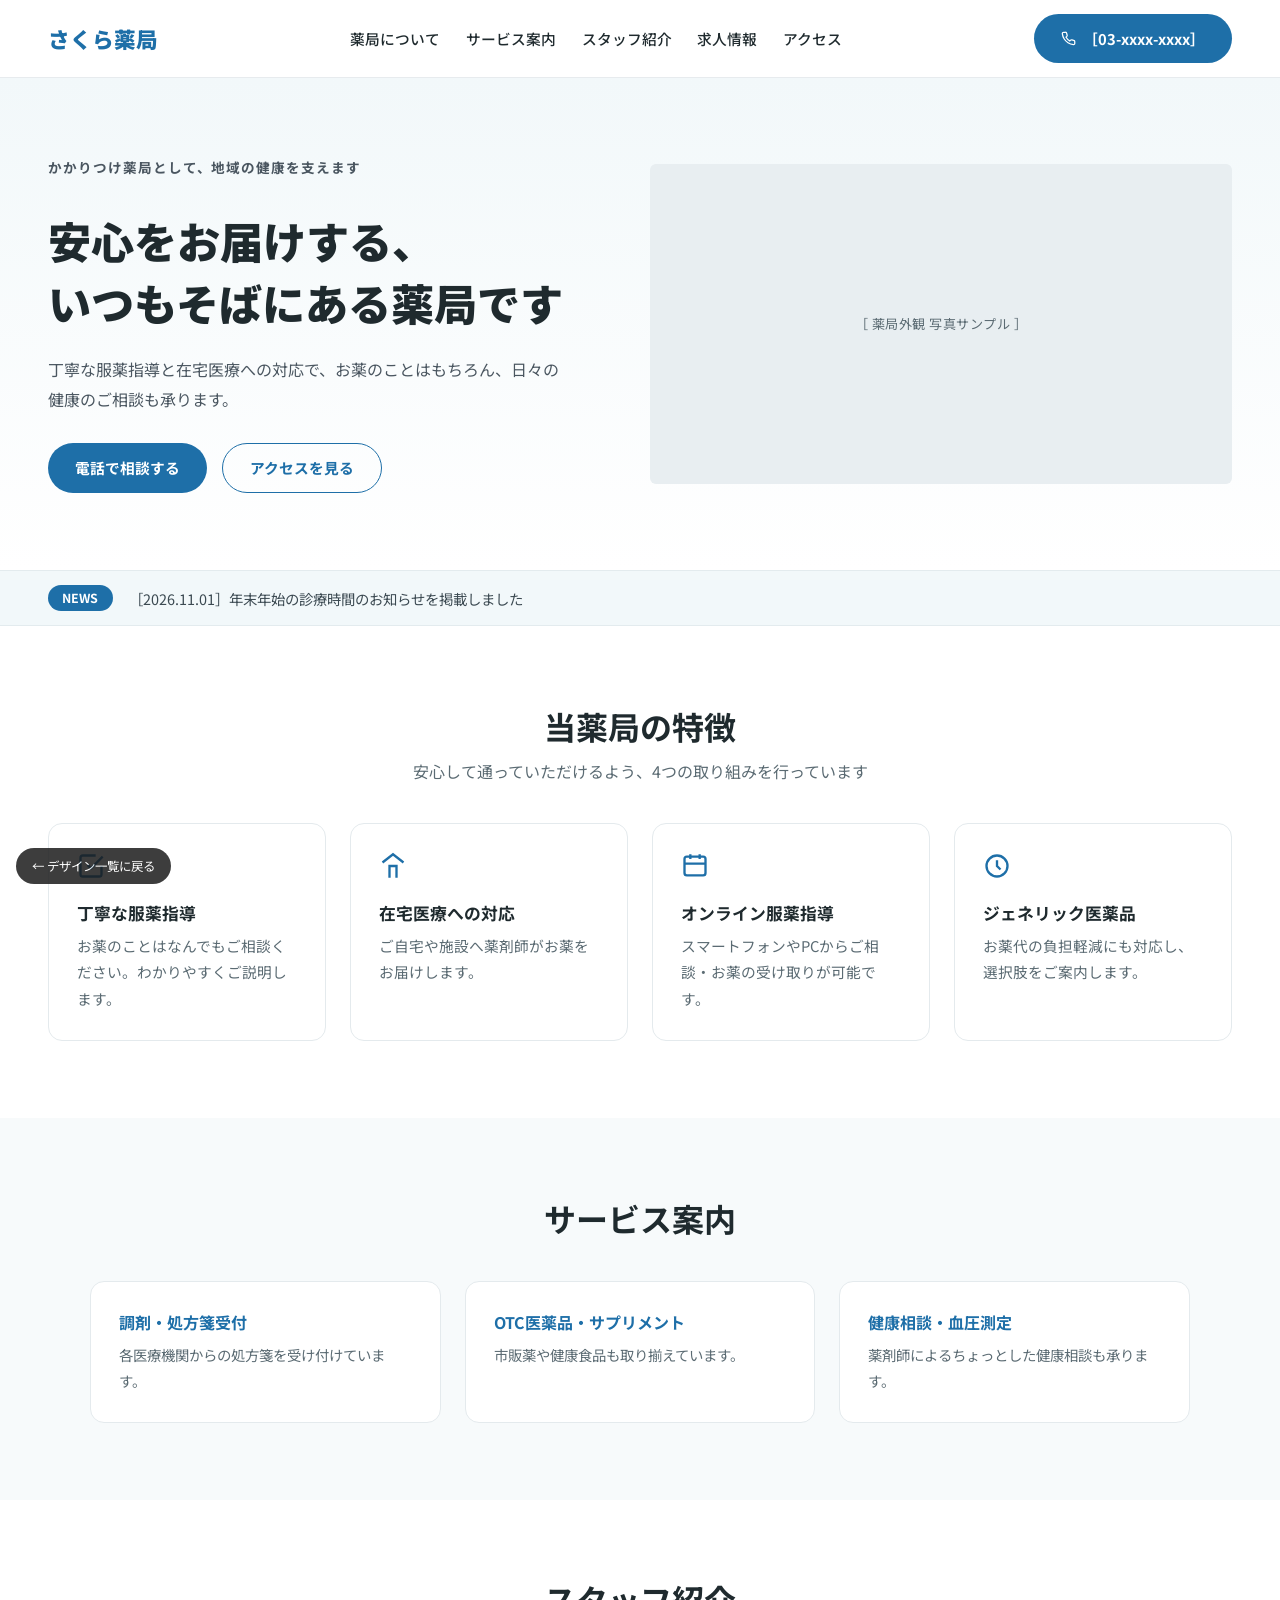
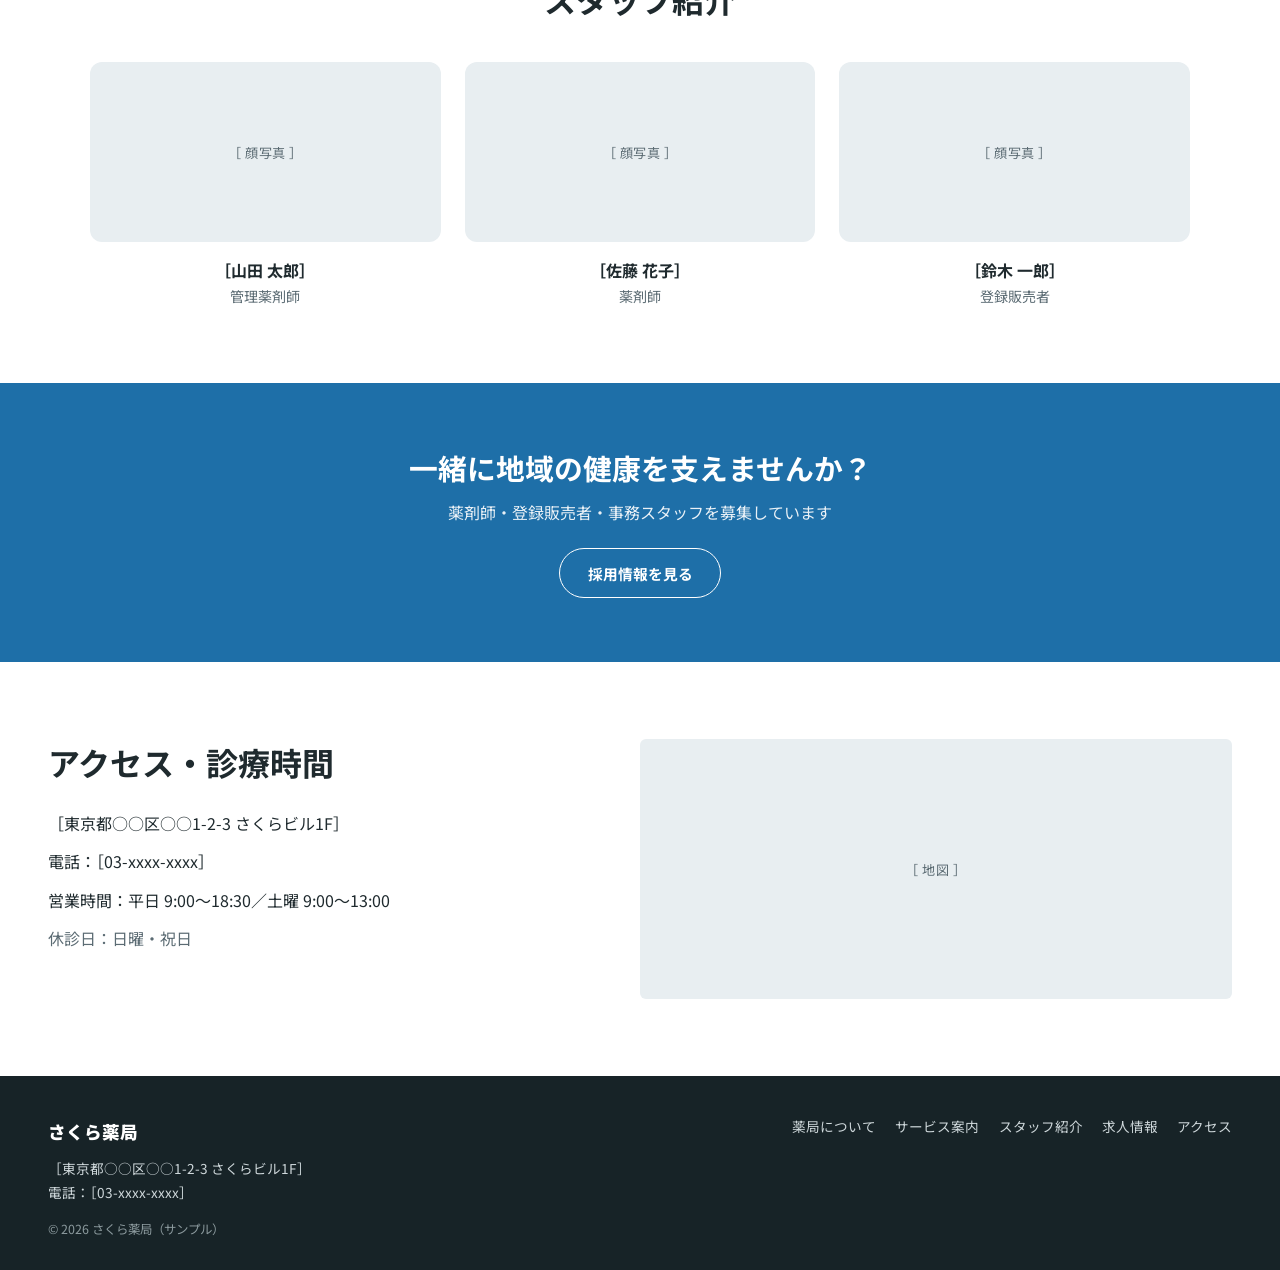
==== clean.html @ c6d8c606 "Add pharmacy homepage design samples (clean / warm / modern) Static HTML/CSS mockups with placeholde" ====
<!doctype html>
<html lang="ja">
<head>
<meta charset="utf-8">
<meta name="viewport" content="width=device-width, initial-scale=1">
<title>さくら薬局｜清潔感・信頼タイプ（デザイン案）</title>
<link rel="stylesheet" href="css/common.css">
<link rel="stylesheet" href="css/clean.css">
<link rel="preconnect" href="https://fonts.googleapis.com">
<link rel="preconnect" href="https://fonts.gstatic.com" crossorigin>
<link rel="stylesheet" href="https://fonts.googleapis.com/css2?family=Noto+Sans+JP:wght@400;500;700;900&display=swap">
</head>
<body>
<div class="page">

<header class="site-header">
<a href="#top" class="logo">さくら薬局</a>
<nav class="main-nav" aria-label="メインナビゲーション">
<a href="#about">薬局について</a>
<a href="#service">サービス案内</a>
<a href="#staff">スタッフ紹介</a>
<a href="#recruit">求人情報</a>
<a href="#access">アクセス</a>
</nav>
<a href="tel:0300000000" class="btn-fill tel-btn">
<svg aria-hidden="true" width="15" height="15" viewBox="0 0 24 24" fill="none" stroke="currentColor" stroke-width="2"><path d="M22 16.92v3a2 2 0 0 1-2.18 2 19.79 19.79 0 0 1-8.63-3.07 19.5 19.5 0 0 1-6-6 19.79 19.79 0 0 1-3.07-8.67A2 2 0 0 1 4.11 2h3a2 2 0 0 1 2 1.72c.127.96.361 1.903.7 2.81a2 2 0 0 1-.45 2.11L8.09 9.91a16 16 0 0 0 6 6l1.27-1.27a2 2 0 0 1 2.11-.45c.907.339 1.85.573 2.81.7A2 2 0 0 1 22 16.92z"/></svg>
［03-xxxx-xxxx］
</a>
</header>

<section id="top" class="hero">
<div class="hero-copy">
<p class="hero-eyebrow">かかりつけ薬局として、地域の健康を支えます</p>
<h1>安心をお届けする、<br>いつもそばにある薬局です</h1>
<p>丁寧な服薬指導と在宅医療への対応で、お薬のことはもちろん、日々の健康のご相談も承ります。</p>
<div class="cta-row">
<a href="tel:0300000000" class="btn-fill">電話で相談する</a>
<a href="#access" class="btn-line">アクセスを見る</a>
</div>
</div>
<div class="ph-img hero-img" role="img" aria-label="薬局外観の写真（サンプル画像）">［ 薬局外観 写真サンプル ］</div>
</section>

<section class="news" aria-label="お知らせ">
<span class="news-tag">NEWS</span>
<span>［2026.11.01］年末年始の診療時間のお知らせを掲載しました</span>
</section>

<section id="about" class="features">
<h2>当薬局の特徴</h2>
<p>安心して通っていただけるよう、4つの取り組みを行っています</p>
<div class="feature-grid">
<div class="card">
<svg aria-hidden="true" width="28" height="28" viewBox="0 0 24 24" fill="none" stroke-width="2"><path d="M9 11l3 3L22 4"/><path d="M21 12v7a2 2 0 0 1-2 2H5a2 2 0 0 1-2-2V5a2 2 0 0 1 2-2h11"/></svg>
<h3>丁寧な服薬指導</h3>
<p>お薬のことはなんでもご相談ください。わかりやすくご説明します。</p>
</div>
<div class="card">
<svg aria-hidden="true" width="28" height="28" viewBox="0 0 24 24" fill="none" stroke-width="2"><path d="M3 9l9-7 9 7"/><path d="M9 22V12h6v10"/></svg>
<h3>在宅医療への対応</h3>
<p>ご自宅や施設へ薬剤師がお薬をお届けします。</p>
</div>
<div class="card">
<svg aria-hidden="true" width="28" height="28" viewBox="0 0 24 24" fill="none" stroke-width="2"><rect x="3" y="4" width="18" height="16" rx="2"/><path d="M8 2v4M16 2v4M3 10h18"/></svg>
<h3>オンライン服薬指導</h3>
<p>スマートフォンやPCからご相談・お薬の受け取りが可能です。</p>
</div>
<div class="card">
<svg aria-hidden="true" width="28" height="28" viewBox="0 0 24 24" fill="none" stroke-width="2"><circle cx="12" cy="12" r="9"/><path d="M12 7v5l3 3"/></svg>
<h3>ジェネリック医薬品</h3>
<p>お薬代の負担軽減にも対応し、選択肢をご案内します。</p>
</div>
</div>
</section>

<section id="service" class="services">
<h2>サービス案内</h2>
<div class="service-grid">
<div class="card" style="background:#fff">
<h3>調剤・処方箋受付</h3>
<p>各医療機関からの処方箋を受け付けています。</p>
</div>
<div class="card" style="background:#fff">
<h3>OTC医薬品・サプリメント</h3>
<p>市販薬や健康食品も取り揃えています。</p>
</div>
<div class="card" style="background:#fff">
<h3>健康相談・血圧測定</h3>
<p>薬剤師によるちょっとした健康相談も承ります。</p>
</div>
</div>
</section>

<section id="staff" class="staff">
<h2>スタッフ紹介</h2>
<div class="staff-grid">
<div>
<div class="ph-img staff-photo" role="img" aria-label="スタッフ写真サンプル">［ 顔写真 ］</div>
<p class="name">［山田 太郎］</p>
<p class="role">管理薬剤師</p>
</div>
<div>
<div class="ph-img staff-photo" role="img" aria-label="スタッフ写真サンプル">［ 顔写真 ］</div>
<p class="name">［佐藤 花子］</p>
<p class="role">薬剤師</p>
</div>
<div>
<div class="ph-img staff-photo" role="img" aria-label="スタッフ写真サンプル">［ 顔写真 ］</div>
<p class="name">［鈴木 一郎］</p>
<p class="role">登録販売者</p>
</div>
</div>
</section>

<section id="recruit" class="recruit">
<h2>一緒に地域の健康を支えませんか？</h2>
<p>薬剤師・登録販売者・事務スタッフを募集しています</p>
<a href="#" class="btn-line">採用情報を見る</a>
</section>

<section id="access" class="access">
<div class="access-info">
<h2>アクセス・診療時間</h2>
<p>［東京都○○区○○1-2-3 さくらビル1F］</p>
<p>電話：［03-xxxx-xxxx］</p>
<p>営業時間：平日 9:00～18:30／土曜 9:00～13:00</p>
<p style="color:#5b6b73">休診日：日曜・祝日</p>
</div>
<div class="ph-img access-map" role="img" aria-label="地図サンプル画像">［ 地図 ］</div>
</section>

<footer class="site-footer">
<div class="footer-top">
<div>
<p class="brand">さくら薬局</p>
<p>［東京都○○区○○1-2-3 さくらビル1F］<br>電話：［03-xxxx-xxxx］</p>
</div>
<nav class="footer-nav" aria-label="フッターナビゲーション">
<a href="#about">薬局について</a>
<a href="#service">サービス案内</a>
<a href="#staff">スタッフ紹介</a>
<a href="#recruit">求人情報</a>
<a href="#access">アクセス</a>
</nav>
</div>
<p class="copyright">© 2026 さくら薬局（サンプル）</p>
</footer>

</div>
<a href="index.html" class="back-link">← デザイン一覧に戻る</a>
</body>
</html>
---- css/common.css ----
*{box-sizing:border-box}
html{-webkit-text-size-adjust:100%}
body{margin:0}
img{max-width:100%}
.visually-hidden{position:absolute;width:1px;height:1px;overflow:hidden;clip:rect(0 0 0 0);white-space:nowrap}
---- css/clean.css ----
:root{
  --primary:#1E6FA8;
  --accent:#3FA796;
}
body{
  font-family:'Noto Sans JP',sans-serif;
  color:#1f2a2e;
  background:#ffffff;
}
a{color:inherit;text-decoration:none}
a:hover{opacity:.78}
.ph-img{
  display:flex;align-items:center;justify-content:center;
  background:#e8eef1;color:#5b6b73;font-size:.82rem;letter-spacing:.04em;
  text-align:center;border-radius:6px;padding:1rem;
}
.card{border:1px solid #e4eaed;border-radius:14px;padding:1.75rem;background:#fff}
.btn-fill{display:inline-flex;align-items:center;gap:.4rem;padding:.85rem 1.7rem;border-radius:999px;font-weight:700;font-size:.92rem;background:var(--primary);color:#fff}
.btn-line{display:inline-flex;align-items:center;gap:.4rem;padding:.85rem 1.7rem;border-radius:999px;font-weight:700;font-size:.92rem;border:1.5px solid currentColor;color:var(--primary)}

.page{width:100%;max-width:100%;overflow-x:hidden;display:flex;flex-direction:column}

.site-header{
  position:sticky;top:0;z-index:10;background:#ffffffee;backdrop-filter:blur(6px);
  border-bottom:1px solid #e7ebee;display:flex;align-items:center;justify-content:space-between;
  padding:.9rem clamp(1rem,4vw,3rem);flex-wrap:wrap;gap:.75rem;
}
.logo{font-size:1.35rem;font-weight:900;color:var(--primary)}
.main-nav{display:flex;gap:clamp(.8rem,2vw,1.8rem);flex-wrap:wrap;font-size:.92rem;font-weight:500}
.tel-btn{background:var(--primary);color:#fff}

.hero{
  padding:clamp(2.5rem,6vw,5rem) clamp(1rem,4vw,3rem);display:flex;gap:2.5rem;align-items:center;flex-wrap:wrap;
  background:linear-gradient(180deg,#f2f8fa,#ffffff);
}
.hero-copy{flex:1 1 360px;min-width:280px}
.hero-eyebrow{color:var(--accent);font-weight:700;letter-spacing:.07em;font-size:.85rem;margin:0 0 .75rem}
.hero h1{font-size:clamp(1.8rem,4vw,2.7rem);line-height:1.45;margin:0 0 1.25rem;font-weight:900}
.hero-copy > p{color:#4a5660;line-height:1.9;margin:0 0 1.75rem;max-width:32rem}
.cta-row{display:flex;gap:.9rem;flex-wrap:wrap}
.hero-img{flex:1 1 380px;min-width:280px;height:320px}

.news{
  background:#f2f8fa;border-top:1px solid #e3ebee;border-bottom:1px solid #e3ebee;
  padding:.9rem clamp(1rem,4vw,3rem);display:flex;gap:1rem;align-items:center;flex-wrap:wrap;font-size:.9rem;
}
.news-tag{background:var(--primary);color:#fff;border-radius:999px;padding:.25rem .9rem;font-weight:700;font-size:.78rem}
.news > span:last-child{color:#3c4a52}

.features{padding:clamp(3rem,6vw,5rem) clamp(1rem,4vw,3rem)}
.features h2{text-align:center;font-size:clamp(1.4rem,3vw,2rem);margin:0 0 .6rem}
.features > p{text-align:center;color:#5b6b73;margin:0 0 2.5rem}
.feature-grid{display:grid;grid-template-columns:repeat(auto-fit,minmax(220px,1fr));gap:1.5rem}
.feature-grid svg{stroke:var(--primary)}
.feature-grid h3{font-size:1.05rem;margin:1rem 0 .5rem}
.feature-grid p{color:#5b6b73;font-size:.92rem;line-height:1.8;margin:0}

.services{padding:clamp(3rem,6vw,5rem) clamp(1rem,4vw,3rem);background:#f7fafb}
.services h2{text-align:center;font-size:clamp(1.4rem,3vw,2rem);margin:0 0 2.5rem}
.service-grid{display:grid;grid-template-columns:repeat(auto-fit,minmax(260px,1fr));gap:1.5rem;max-width:1100px;margin:0 auto}
.service-grid h3{font-size:1rem;margin:0 0 .5rem;color:var(--primary)}
.service-grid p{color:#5b6b73;font-size:.9rem;line-height:1.8;margin:0}

.staff{padding:clamp(3rem,6vw,5rem) clamp(1rem,4vw,3rem)}
.staff h2{text-align:center;font-size:clamp(1.4rem,3vw,2rem);margin:0 0 2.5rem}
.staff-grid{display:grid;grid-template-columns:repeat(auto-fit,minmax(220px,1fr));gap:1.5rem;max-width:1100px;margin:0 auto}
.staff-grid > div{text-align:center}
.staff-photo{height:180px;border-radius:12px;margin:0 0 1rem}
.staff-grid .name{font-weight:700;margin:0 0 .25rem}
.staff-grid .role{color:#5b6b73;font-size:.88rem;margin:0}

.recruit{padding:clamp(2.5rem,5vw,4rem) clamp(1rem,4vw,3rem);background:var(--primary);color:#fff;text-align:center}
.recruit h2{font-size:clamp(1.3rem,2.8vw,1.8rem);margin:0 0 .75rem}
.recruit p{margin:0 0 1.5rem;opacity:.9}
.recruit .btn-line{color:#fff}

.access{padding:clamp(3rem,6vw,5rem) clamp(1rem,4vw,3rem);display:flex;gap:2.5rem;flex-wrap:wrap}
.access-info{flex:1 1 320px;min-width:260px}
.access-info h2{font-size:clamp(1.4rem,3vw,2rem);margin:0 0 1.5rem}
.access-info p{margin:0 0 .6rem;line-height:1.8}
.access-map{flex:1 1 360px;min-width:260px;height:260px}

.site-footer{padding:2.5rem clamp(1rem,4vw,3rem) 2rem;background:#172327;color:#cfd8db;display:flex;flex-direction:column;gap:1rem}
.footer-top{display:flex;justify-content:space-between;flex-wrap:wrap;gap:1.5rem}
.footer-top .brand{color:#fff;font-weight:900;font-size:1.1rem;margin:0 0 .5rem}
.footer-top p{margin:0;font-size:.85rem;line-height:1.8}
.footer-nav{display:flex;gap:1.2rem;flex-wrap:wrap;font-size:.85rem}
.footer-nav a{color:#cfd8db}
.copyright{margin:0;font-size:.78rem;color:#8c9a9e}

.back-link{position:fixed;left:1rem;bottom:1rem;background:#1c1c1c;color:#fff;font-size:.78rem;padding:.55rem 1rem;border-radius:999px;z-index:20;opacity:.85}
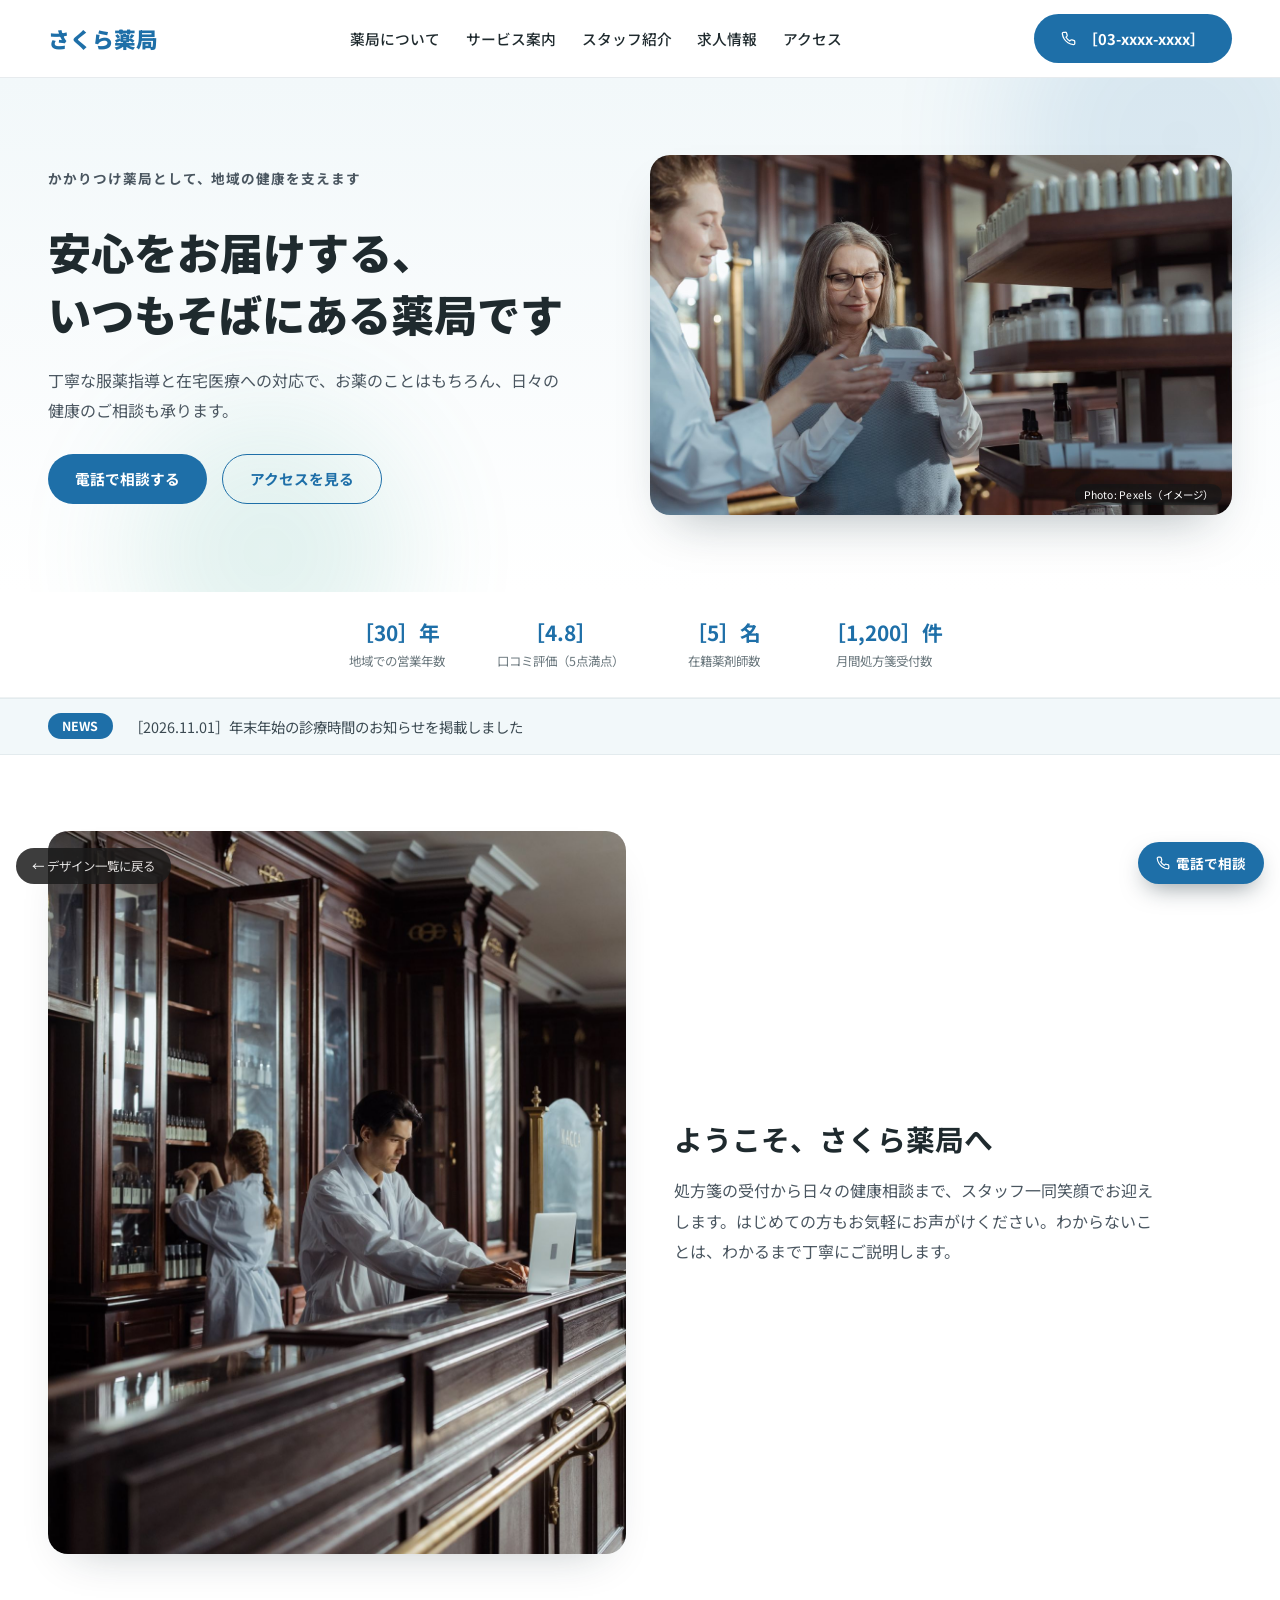
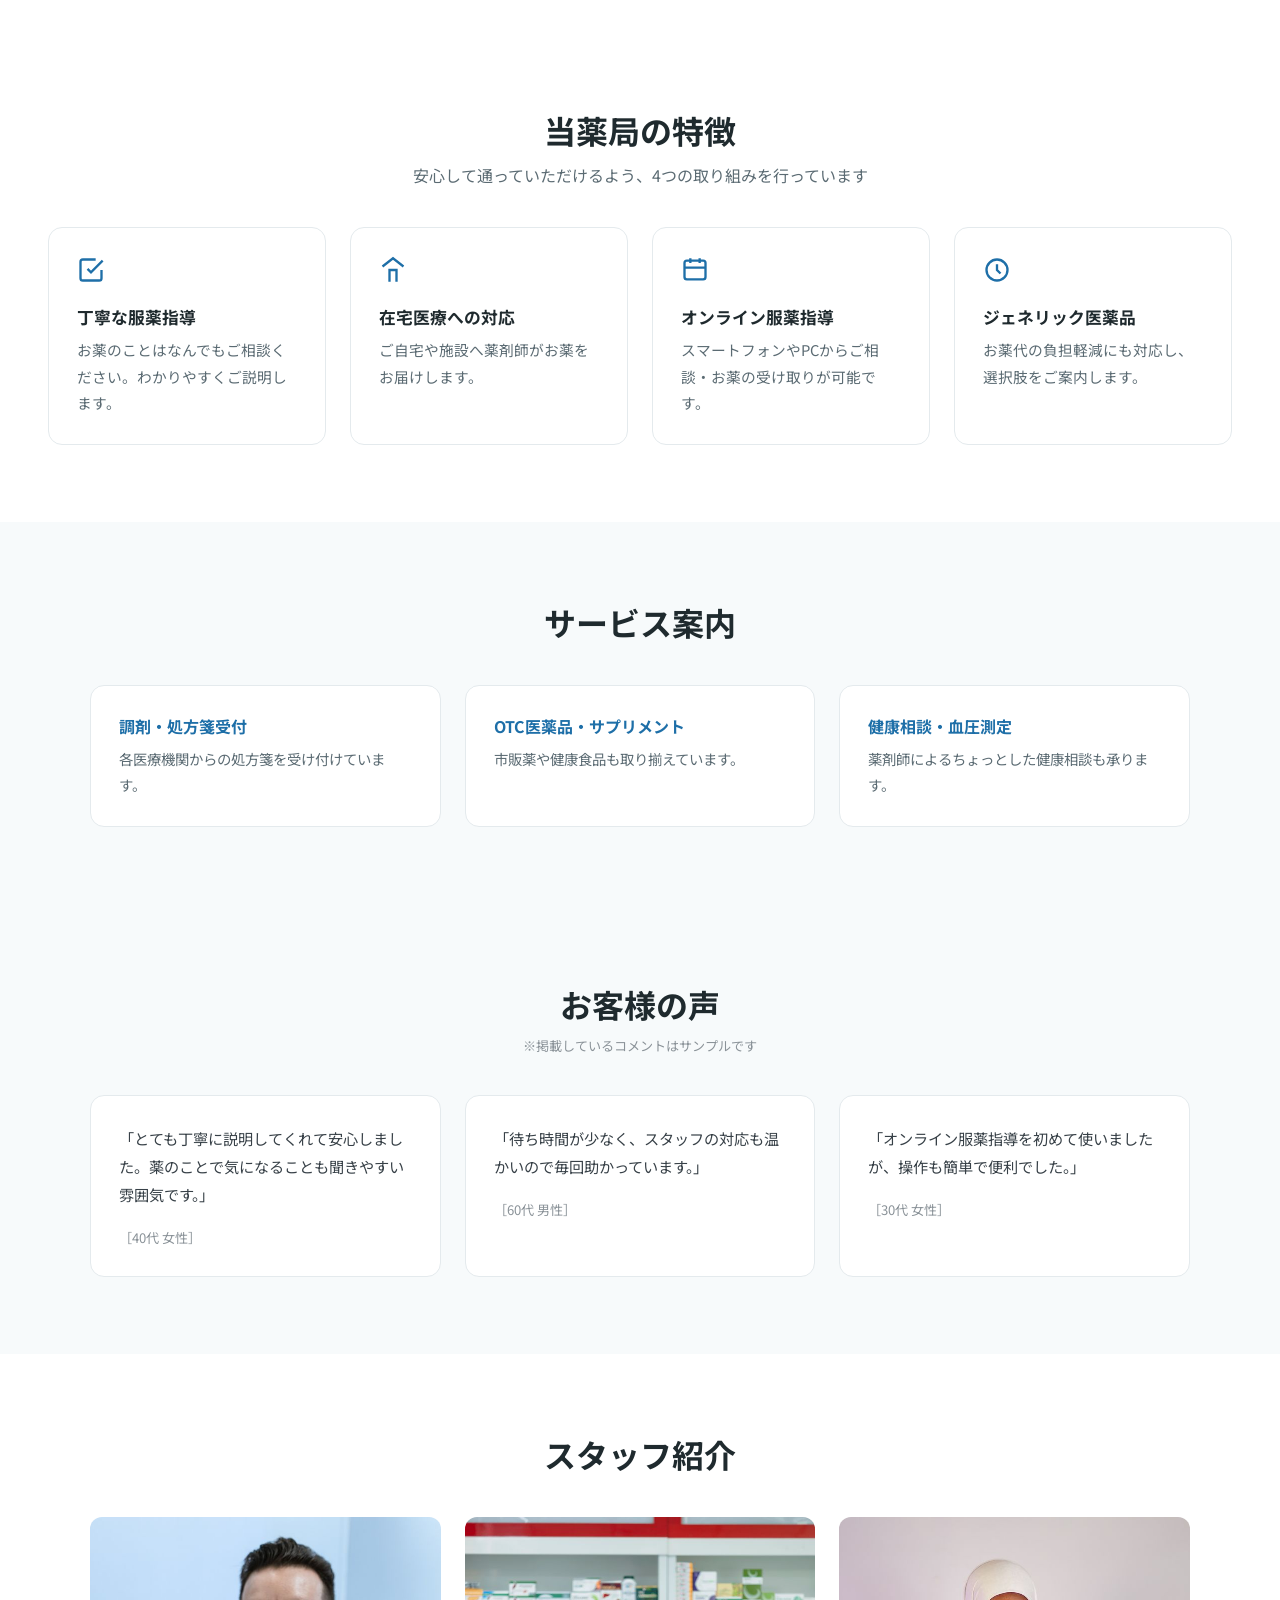
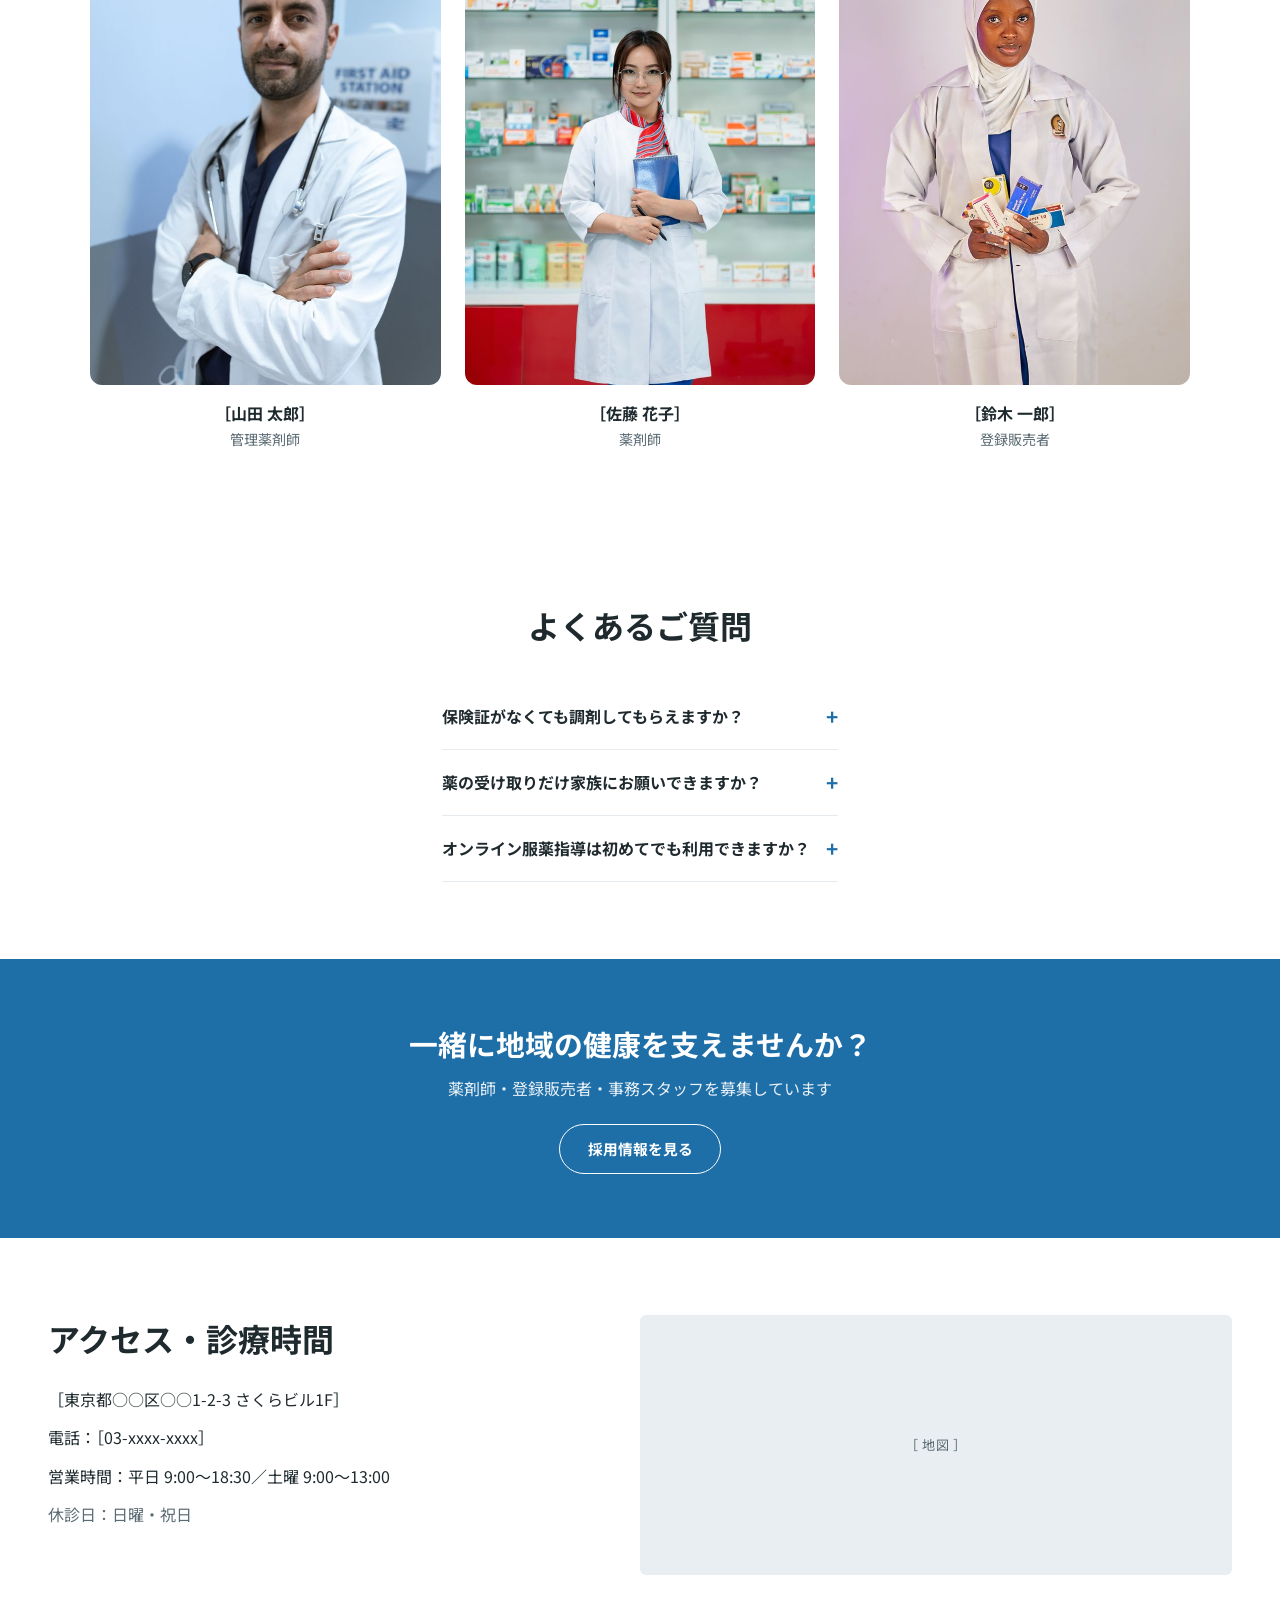
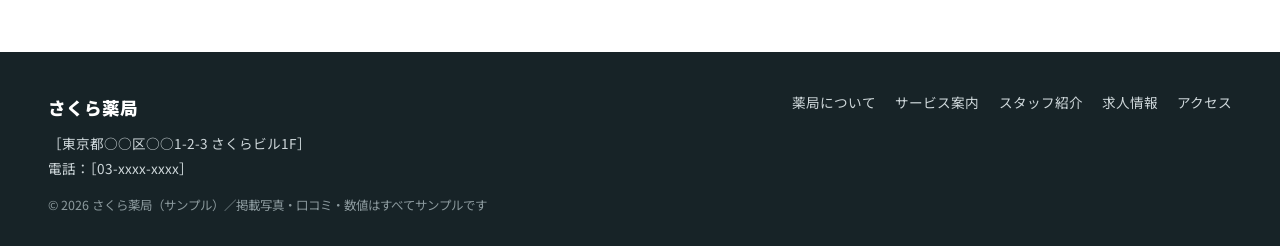
==== commit 5d65cb6d: "Add real stock photos and LP-style sections to clean/warm designs Replace gray placeholder boxes wit" ====
--- a/clean.html
+++ b/clean.html
@@ -38,12 +38,32 @@
 <a href="#access" class="btn-line">アクセスを見る</a>
 </div>
 </div>
-<div class="ph-img hero-img" role="img" aria-label="薬局外観の写真（サンプル画像）">［ 薬局外観 写真サンプル ］</div>
+<div class="hero-img">
+<img src="images/hero-clean.jpg" alt="薬局カウンターでスタッフが接客している様子（イメージ写真）" width="1600" height="1067">
+<span class="photo-credit">Photo: Pexels（イメージ）</span>
+</div>
+</section>
+
+<section class="trust-strip" aria-label="当薬局の実績（サンプル）">
+<div><strong>［30］年</strong><span>地域での営業年数</span></div>
+<div><strong>［4.8］</strong><span>口コミ評価（5点満点）</span></div>
+<div><strong>［5］名</strong><span>在籍薬剤師数</span></div>
+<div><strong>［1,200］件</strong><span>月間処方箋受付数</span></div>
 </section>
 
 <section class="news" aria-label="お知らせ">
 <span class="news-tag">NEWS</span>
 <span>［2026.11.01］年末年始の診療時間のお知らせを掲載しました</span>
+</section>
+
+<section class="intro">
+<div class="intro-photo">
+<img src="images/feature-clean.jpg" alt="カウンターで業務にあたるスタッフの様子（イメージ写真）" width="1200" height="1800" loading="lazy">
+</div>
+<div class="intro-copy">
+<h2>ようこそ、さくら薬局へ</h2>
+<p>処方箋の受付から日々の健康相談まで、スタッフ一同笑顔でお迎えします。はじめての方もお気軽にお声がけください。わからないことは、わかるまで丁寧にご説明します。</p>
+</div>
 </section>
 
 <section id="about" class="features">
@@ -91,25 +111,60 @@
 </div>
 </section>
 
+<section class="voice" aria-labelledby="voice-heading">
+<h2 id="voice-heading">お客様の声</h2>
+<p>※掲載しているコメントはサンプルです</p>
+<div class="voice-grid">
+<blockquote>
+<p>「とても丁寧に説明してくれて安心しました。薬のことで気になることも聞きやすい雰囲気です。」</p>
+<cite>［40代 女性］</cite>
+</blockquote>
+<blockquote>
+<p>「待ち時間が少なく、スタッフの対応も温かいので毎回助かっています。」</p>
+<cite>［60代 男性］</cite>
+</blockquote>
+<blockquote>
+<p>「オンライン服薬指導を初めて使いましたが、操作も簡単で便利でした。」</p>
+<cite>［30代 女性］</cite>
+</blockquote>
+</div>
+</section>
+
 <section id="staff" class="staff">
 <h2>スタッフ紹介</h2>
 <div class="staff-grid">
 <div>
-<div class="ph-img staff-photo" role="img" aria-label="スタッフ写真サンプル">［ 顔写真 ］</div>
+<div class="staff-photo"><img src="images/staff-1.jpg" alt="［山田 太郎］のイメージ写真" width="700" height="1050" loading="lazy"></div>
 <p class="name">［山田 太郎］</p>
 <p class="role">管理薬剤師</p>
 </div>
 <div>
-<div class="ph-img staff-photo" role="img" aria-label="スタッフ写真サンプル">［ 顔写真 ］</div>
+<div class="staff-photo"><img src="images/staff-2.jpg" alt="［佐藤 花子］のイメージ写真" width="700" height="1050" loading="lazy"></div>
 <p class="name">［佐藤 花子］</p>
 <p class="role">薬剤師</p>
 </div>
 <div>
-<div class="ph-img staff-photo" role="img" aria-label="スタッフ写真サンプル">［ 顔写真 ］</div>
+<div class="staff-photo"><img src="images/staff-3.jpg" alt="［鈴木 一郎］のイメージ写真" width="700" height="980" loading="lazy"></div>
 <p class="name">［鈴木 一郎］</p>
 <p class="role">登録販売者</p>
 </div>
 </div>
+</section>
+
+<section class="faq" aria-labelledby="faq-heading">
+<h2 id="faq-heading">よくあるご質問</h2>
+<details>
+<summary>保険証がなくても調剤してもらえますか？</summary>
+<p>医療機関で発行された処方箋があれば対応可能です。詳しくはお電話にてご相談ください。</p>
+</details>
+<details>
+<summary>薬の受け取りだけ家族にお願いできますか？</summary>
+<p>可能です。お薬手帳をお持ちいただくとスムーズにお渡しできます。</p>
+</details>
+<details>
+<summary>オンライン服薬指導は初めてでも利用できますか？</summary>
+<p>もちろんです。操作方法もスタッフが丁寧にご案内しますので、お気軽にお申し付けください。</p>
+</details>
 </section>
 
 <section id="recruit" class="recruit">
@@ -143,10 +198,14 @@
 <a href="#access">アクセス</a>
 </nav>
 </div>
-<p class="copyright">© 2026 さくら薬局（サンプル）</p>
+<p class="copyright">© 2026 さくら薬局（サンプル）／掲載写真・口コミ・数値はすべてサンプルです</p>
 </footer>
 
 </div>
+<a href="tel:0300000000" class="floating-cta">
+<svg aria-hidden="true" width="14" height="14" viewBox="0 0 24 24" fill="none" stroke="currentColor" stroke-width="2"><path d="M22 16.92v3a2 2 0 0 1-2.18 2 19.79 19.79 0 0 1-8.63-3.07 19.5 19.5 0 0 1-6-6 19.79 19.79 0 0 1-3.07-8.67A2 2 0 0 1 4.11 2h3a2 2 0 0 1 2 1.72c.127.96.361 1.903.7 2.81a2 2 0 0 1-.45 2.11L8.09 9.91a16 16 0 0 0 6 6l1.27-1.27a2 2 0 0 1 2.11-.45c.907.339 1.85.573 2.81.7A2 2 0 0 1 22 16.92z"/></svg>
+電話で相談
+</a>
 <a href="index.html" class="back-link">← デザイン一覧に戻る</a>
 </body>
 </html>
--- a/css/clean.css
+++ b/css/clean.css
@@ -30,15 +30,54 @@
 .tel-btn{background:var(--primary);color:#fff}
 
 .hero{
+  position:relative;overflow:hidden;
   padding:clamp(2.5rem,6vw,5rem) clamp(1rem,4vw,3rem);display:flex;gap:2.5rem;align-items:center;flex-wrap:wrap;
   background:linear-gradient(180deg,#f2f8fa,#ffffff);
 }
-.hero-copy{flex:1 1 360px;min-width:280px}
+.hero::before, .hero::after{
+  content:"";position:absolute;border-radius:50%;filter:blur(60px);z-index:0;pointer-events:none;
+}
+.hero::before{width:360px;height:360px;background:var(--primary);opacity:.12;top:-120px;right:-80px}
+.hero::after{width:280px;height:280px;background:var(--accent);opacity:.14;bottom:-100px;left:10%}
+.hero-copy{position:relative;z-index:1;flex:1 1 360px;min-width:280px}
 .hero-eyebrow{color:var(--accent);font-weight:700;letter-spacing:.07em;font-size:.85rem;margin:0 0 .75rem}
 .hero h1{font-size:clamp(1.8rem,4vw,2.7rem);line-height:1.45;margin:0 0 1.25rem;font-weight:900}
 .hero-copy > p{color:#4a5660;line-height:1.9;margin:0 0 1.75rem;max-width:32rem}
 .cta-row{display:flex;gap:.9rem;flex-wrap:wrap}
-.hero-img{flex:1 1 380px;min-width:280px;height:320px}
+.hero-img{position:relative;z-index:1;flex:1 1 380px;min-width:280px;height:360px;border-radius:20px;overflow:hidden;box-shadow:0 24px 48px -24px rgba(20,40,50,.35)}
+.hero-img img{width:100%;height:100%;object-fit:cover;display:block}
+.photo-credit{position:absolute;right:.6rem;bottom:.6rem;z-index:2;background:rgba(10,20,24,.45);color:#fff;font-size:.65rem;padding:.2rem .55rem;border-radius:999px;letter-spacing:.02em}
+
+.trust-strip{display:flex;flex-wrap:wrap;gap:1.5rem 2.5rem;justify-content:center;padding:1.6rem clamp(1rem,4vw,3rem);background:#fff;border-bottom:1px solid #eef2f3}
+.trust-strip div{text-align:center;min-width:120px}
+.trust-strip strong{display:block;font-size:1.3rem;color:var(--primary)}
+.trust-strip span{font-size:.78rem;color:#6a777d}
+
+.intro{padding:clamp(3rem,6vw,5rem) clamp(1rem,4vw,3rem);display:flex;gap:3rem;align-items:center;flex-wrap:wrap}
+.intro-photo{flex:1 1 380px;min-width:280px;border-radius:20px;overflow:hidden;box-shadow:0 20px 44px -26px rgba(20,40,50,.3)}
+.intro-photo img{width:100%;height:100%;object-fit:cover;display:block;aspect-ratio:4/5}
+.intro-copy{flex:1 1 360px;min-width:280px}
+.intro-copy h2{font-size:clamp(1.3rem,2.8vw,1.8rem);margin:0 0 1rem}
+.intro-copy p{color:#4a5660;line-height:1.9;margin:0;max-width:30rem}
+
+.voice{padding:clamp(3rem,6vw,5rem) clamp(1rem,4vw,3rem);background:#f7fafb}
+.voice h2{text-align:center;font-size:clamp(1.4rem,3vw,2rem);margin:0 0 .6rem}
+.voice > p{text-align:center;color:#8a9298;font-size:.82rem;margin:0 0 2.5rem}
+.voice-grid{display:grid;grid-template-columns:repeat(auto-fit,minmax(260px,1fr));gap:1.5rem;max-width:1100px;margin:0 auto}
+.voice-grid blockquote{margin:0;background:#fff;border-radius:14px;padding:1.75rem;border:1px solid #e4eaed}
+.voice-grid p{margin:0 0 1rem;color:#374047;line-height:1.85;font-size:.95rem}
+.voice-grid cite{font-style:normal;color:#8a9298;font-size:.82rem}
+
+.faq{padding:clamp(3rem,6vw,5rem) clamp(1rem,4vw,3rem);max-width:900px;margin:0 auto}
+.faq h2{text-align:center;font-size:clamp(1.4rem,3vw,2rem);margin:0 0 2.2rem}
+.faq details{border-bottom:1px solid #e4eaed;padding:1.1rem 0}
+.faq summary{cursor:pointer;font-weight:700;list-style:none;display:flex;justify-content:space-between;gap:1rem;align-items:center}
+.faq summary::-webkit-details-marker{display:none}
+.faq summary::after{content:"+";font-size:1.3rem;color:var(--primary);flex:none}
+.faq details[open] summary::after{content:"–"}
+.faq details p{color:#4a5660;line-height:1.85;margin:.9rem 0 0;font-size:.92rem}
+
+.floating-cta{position:fixed;right:1rem;bottom:1rem;z-index:20;background:var(--primary);color:#fff;font-weight:700;font-size:.85rem;padding:.7rem 1.1rem;border-radius:999px;display:inline-flex;align-items:center;gap:.4rem;box-shadow:0 10px 24px -8px rgba(20,40,50,.5)}
 
 .news{
   background:#f2f8fa;border-top:1px solid #e3ebee;border-bottom:1px solid #e3ebee;
@@ -65,7 +104,8 @@
 .staff h2{text-align:center;font-size:clamp(1.4rem,3vw,2rem);margin:0 0 2.5rem}
 .staff-grid{display:grid;grid-template-columns:repeat(auto-fit,minmax(220px,1fr));gap:1.5rem;max-width:1100px;margin:0 auto}
 .staff-grid > div{text-align:center}
-.staff-photo{height:180px;border-radius:12px;margin:0 0 1rem}
+.staff-photo{aspect-ratio:3/4;border-radius:12px;margin:0 0 1rem;overflow:hidden}
+.staff-photo img{width:100%;height:100%;object-fit:cover;object-position:center 20%;display:block}
 .staff-grid .name{font-weight:700;margin:0 0 .25rem}
 .staff-grid .role{color:#5b6b73;font-size:.88rem;margin:0}
 
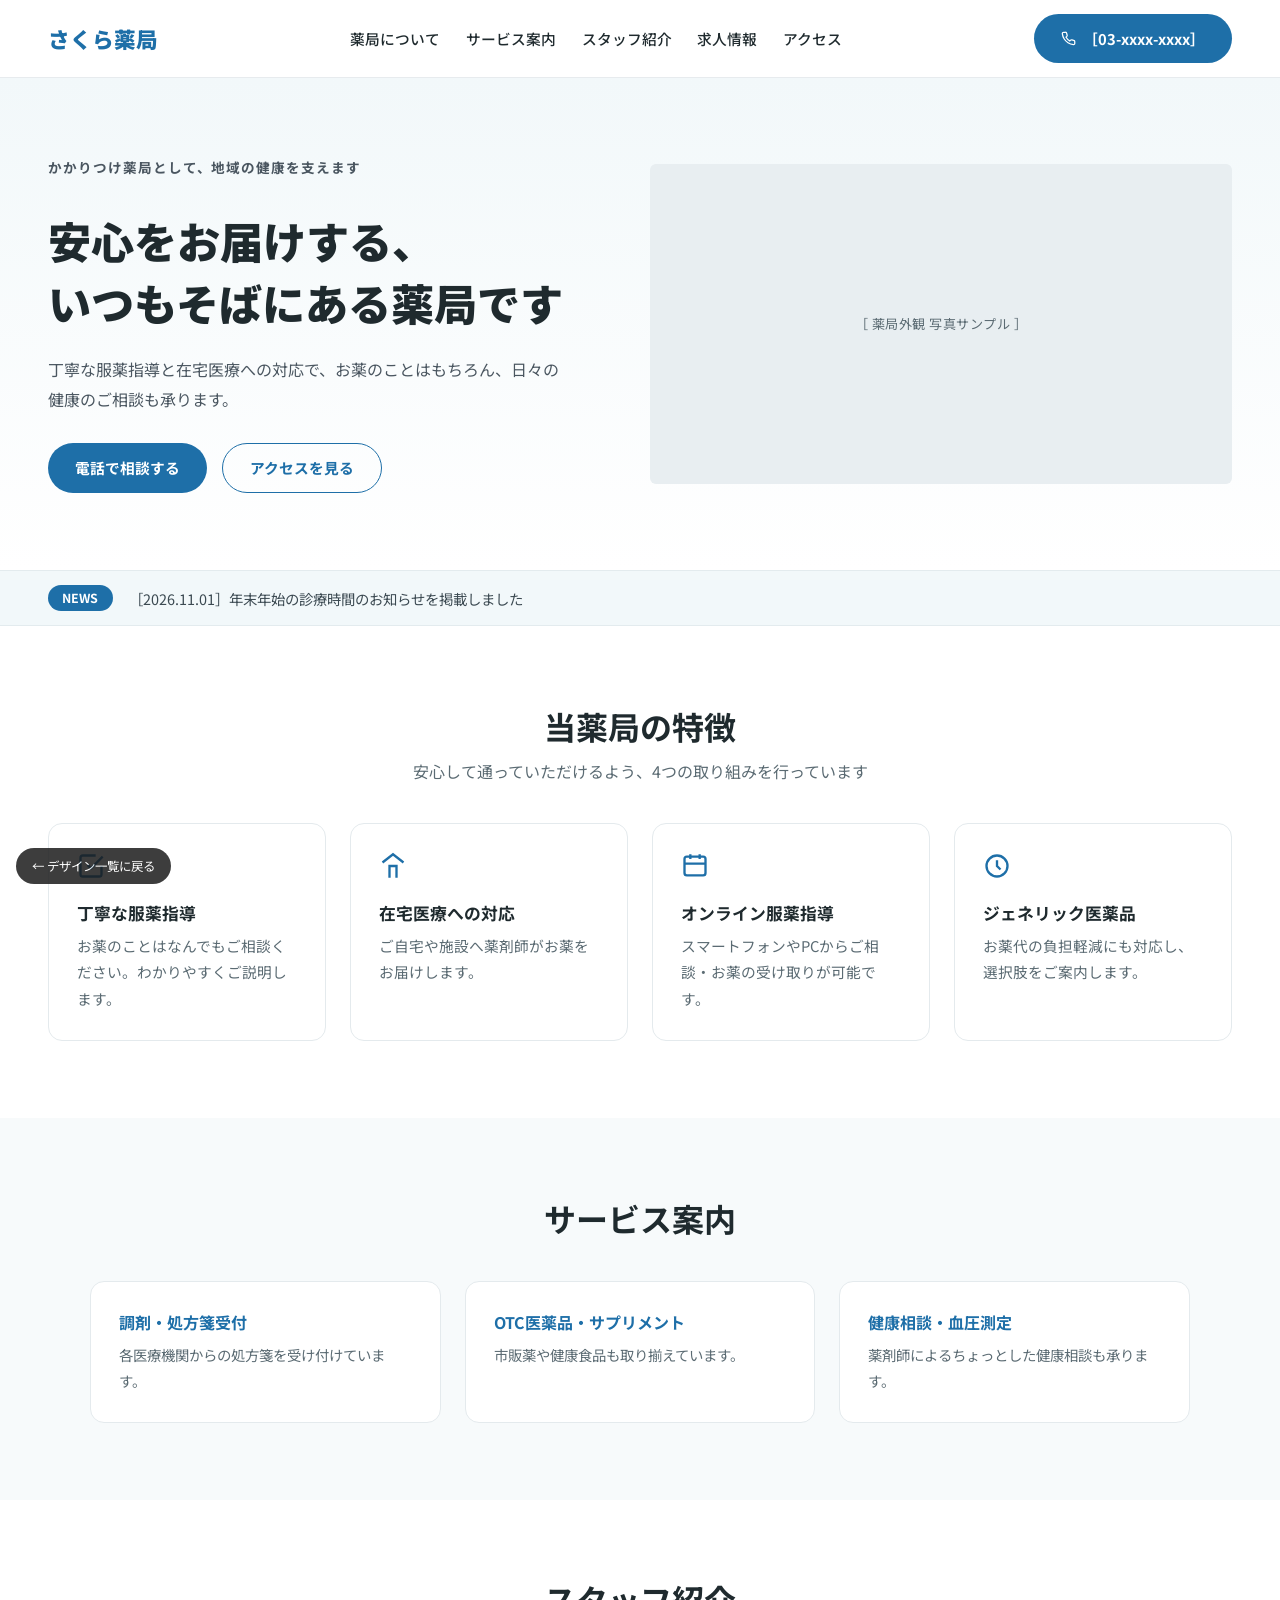
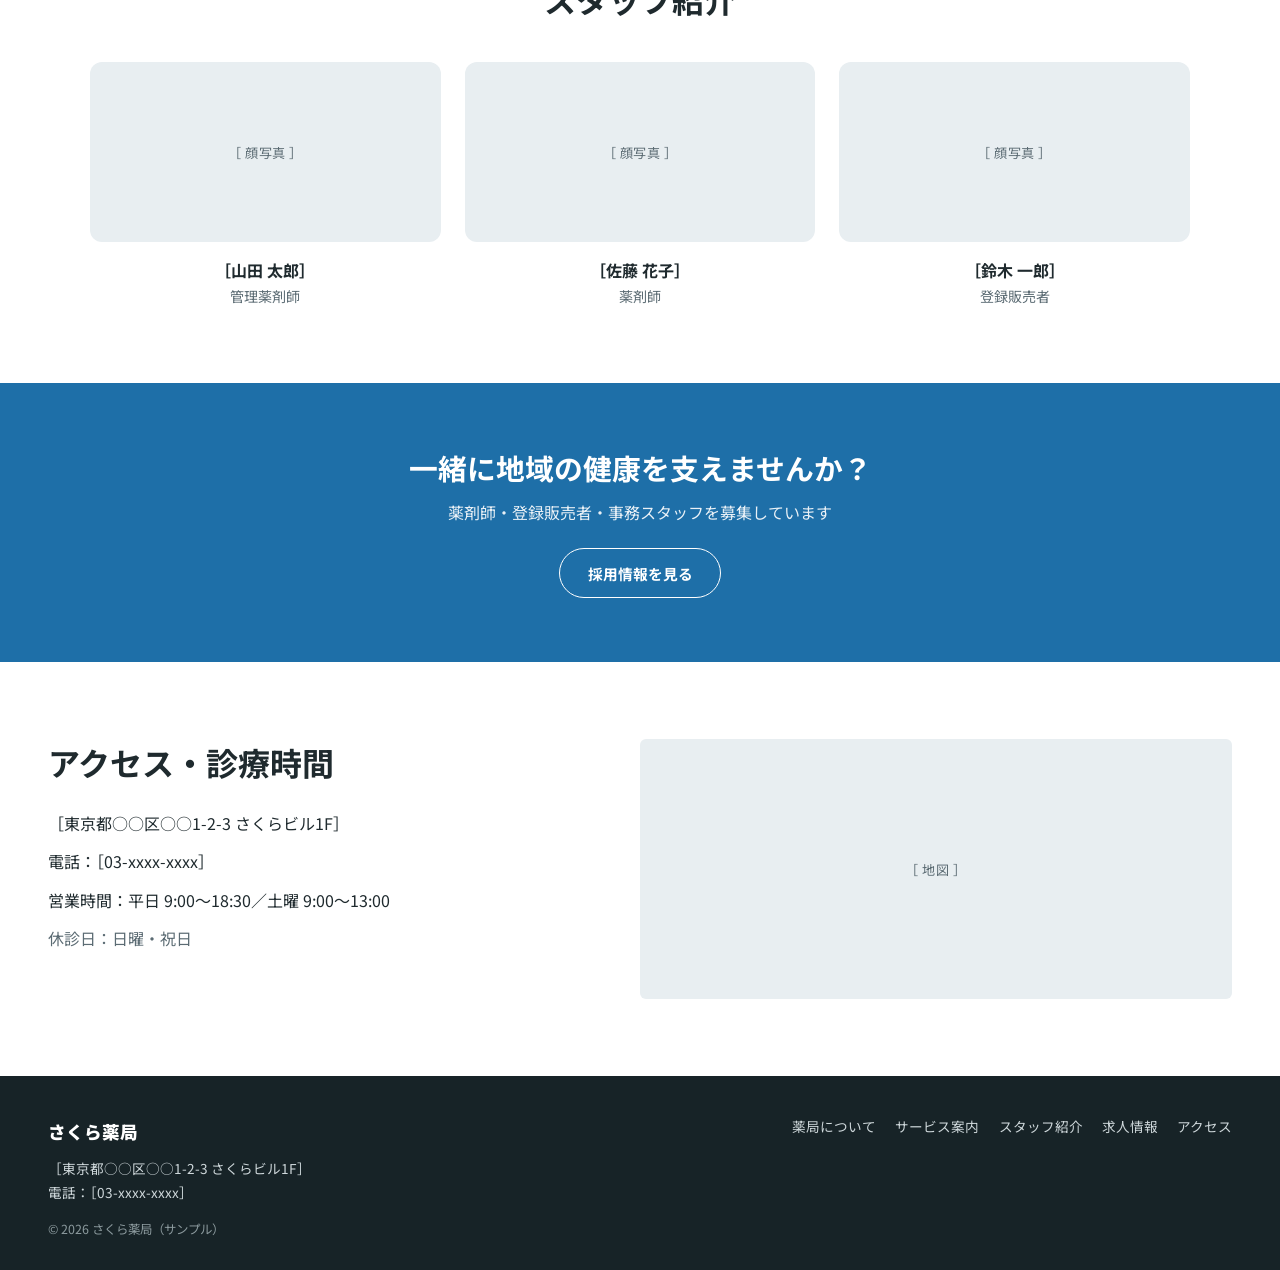
==== commit 82b7cc0e: "Revert "Add real stock photos and LP-style sections to clean/warm designs" This reverts commit 5d65c" ====
--- a/clean.html
+++ b/clean.html
@@ -38,32 +38,12 @@
 <a href="#access" class="btn-line">アクセスを見る</a>
 </div>
 </div>
-<div class="hero-img">
-<img src="images/hero-clean.jpg" alt="薬局カウンターでスタッフが接客している様子（イメージ写真）" width="1600" height="1067">
-<span class="photo-credit">Photo: Pexels（イメージ）</span>
-</div>
-</section>
-
-<section class="trust-strip" aria-label="当薬局の実績（サンプル）">
-<div><strong>［30］年</strong><span>地域での営業年数</span></div>
-<div><strong>［4.8］</strong><span>口コミ評価（5点満点）</span></div>
-<div><strong>［5］名</strong><span>在籍薬剤師数</span></div>
-<div><strong>［1,200］件</strong><span>月間処方箋受付数</span></div>
+<div class="ph-img hero-img" role="img" aria-label="薬局外観の写真（サンプル画像）">［ 薬局外観 写真サンプル ］</div>
 </section>
 
 <section class="news" aria-label="お知らせ">
 <span class="news-tag">NEWS</span>
 <span>［2026.11.01］年末年始の診療時間のお知らせを掲載しました</span>
-</section>
-
-<section class="intro">
-<div class="intro-photo">
-<img src="images/feature-clean.jpg" alt="カウンターで業務にあたるスタッフの様子（イメージ写真）" width="1200" height="1800" loading="lazy">
-</div>
-<div class="intro-copy">
-<h2>ようこそ、さくら薬局へ</h2>
-<p>処方箋の受付から日々の健康相談まで、スタッフ一同笑顔でお迎えします。はじめての方もお気軽にお声がけください。わからないことは、わかるまで丁寧にご説明します。</p>
-</div>
 </section>
 
 <section id="about" class="features">
@@ -111,60 +91,25 @@
 </div>
 </section>
 
-<section class="voice" aria-labelledby="voice-heading">
-<h2 id="voice-heading">お客様の声</h2>
-<p>※掲載しているコメントはサンプルです</p>
-<div class="voice-grid">
-<blockquote>
-<p>「とても丁寧に説明してくれて安心しました。薬のことで気になることも聞きやすい雰囲気です。」</p>
-<cite>［40代 女性］</cite>
-</blockquote>
-<blockquote>
-<p>「待ち時間が少なく、スタッフの対応も温かいので毎回助かっています。」</p>
-<cite>［60代 男性］</cite>
-</blockquote>
-<blockquote>
-<p>「オンライン服薬指導を初めて使いましたが、操作も簡単で便利でした。」</p>
-<cite>［30代 女性］</cite>
-</blockquote>
-</div>
-</section>
-
 <section id="staff" class="staff">
 <h2>スタッフ紹介</h2>
 <div class="staff-grid">
 <div>
-<div class="staff-photo"><img src="images/staff-1.jpg" alt="［山田 太郎］のイメージ写真" width="700" height="1050" loading="lazy"></div>
+<div class="ph-img staff-photo" role="img" aria-label="スタッフ写真サンプル">［ 顔写真 ］</div>
 <p class="name">［山田 太郎］</p>
 <p class="role">管理薬剤師</p>
 </div>
 <div>
-<div class="staff-photo"><img src="images/staff-2.jpg" alt="［佐藤 花子］のイメージ写真" width="700" height="1050" loading="lazy"></div>
+<div class="ph-img staff-photo" role="img" aria-label="スタッフ写真サンプル">［ 顔写真 ］</div>
 <p class="name">［佐藤 花子］</p>
 <p class="role">薬剤師</p>
 </div>
 <div>
-<div class="staff-photo"><img src="images/staff-3.jpg" alt="［鈴木 一郎］のイメージ写真" width="700" height="980" loading="lazy"></div>
+<div class="ph-img staff-photo" role="img" aria-label="スタッフ写真サンプル">［ 顔写真 ］</div>
 <p class="name">［鈴木 一郎］</p>
 <p class="role">登録販売者</p>
 </div>
 </div>
-</section>
-
-<section class="faq" aria-labelledby="faq-heading">
-<h2 id="faq-heading">よくあるご質問</h2>
-<details>
-<summary>保険証がなくても調剤してもらえますか？</summary>
-<p>医療機関で発行された処方箋があれば対応可能です。詳しくはお電話にてご相談ください。</p>
-</details>
-<details>
-<summary>薬の受け取りだけ家族にお願いできますか？</summary>
-<p>可能です。お薬手帳をお持ちいただくとスムーズにお渡しできます。</p>
-</details>
-<details>
-<summary>オンライン服薬指導は初めてでも利用できますか？</summary>
-<p>もちろんです。操作方法もスタッフが丁寧にご案内しますので、お気軽にお申し付けください。</p>
-</details>
 </section>
 
 <section id="recruit" class="recruit">
@@ -198,14 +143,10 @@
 <a href="#access">アクセス</a>
 </nav>
 </div>
-<p class="copyright">© 2026 さくら薬局（サンプル）／掲載写真・口コミ・数値はすべてサンプルです</p>
+<p class="copyright">© 2026 さくら薬局（サンプル）</p>
 </footer>
 
 </div>
-<a href="tel:0300000000" class="floating-cta">
-<svg aria-hidden="true" width="14" height="14" viewBox="0 0 24 24" fill="none" stroke="currentColor" stroke-width="2"><path d="M22 16.92v3a2 2 0 0 1-2.18 2 19.79 19.79 0 0 1-8.63-3.07 19.5 19.5 0 0 1-6-6 19.79 19.79 0 0 1-3.07-8.67A2 2 0 0 1 4.11 2h3a2 2 0 0 1 2 1.72c.127.96.361 1.903.7 2.81a2 2 0 0 1-.45 2.11L8.09 9.91a16 16 0 0 0 6 6l1.27-1.27a2 2 0 0 1 2.11-.45c.907.339 1.85.573 2.81.7A2 2 0 0 1 22 16.92z"/></svg>
-電話で相談
-</a>
 <a href="index.html" class="back-link">← デザイン一覧に戻る</a>
 </body>
 </html>
--- a/css/clean.css
+++ b/css/clean.css
@@ -30,54 +30,15 @@
 .tel-btn{background:var(--primary);color:#fff}
 
 .hero{
-  position:relative;overflow:hidden;
   padding:clamp(2.5rem,6vw,5rem) clamp(1rem,4vw,3rem);display:flex;gap:2.5rem;align-items:center;flex-wrap:wrap;
   background:linear-gradient(180deg,#f2f8fa,#ffffff);
 }
-.hero::before, .hero::after{
-  content:"";position:absolute;border-radius:50%;filter:blur(60px);z-index:0;pointer-events:none;
-}
-.hero::before{width:360px;height:360px;background:var(--primary);opacity:.12;top:-120px;right:-80px}
-.hero::after{width:280px;height:280px;background:var(--accent);opacity:.14;bottom:-100px;left:10%}
-.hero-copy{position:relative;z-index:1;flex:1 1 360px;min-width:280px}
+.hero-copy{flex:1 1 360px;min-width:280px}
 .hero-eyebrow{color:var(--accent);font-weight:700;letter-spacing:.07em;font-size:.85rem;margin:0 0 .75rem}
 .hero h1{font-size:clamp(1.8rem,4vw,2.7rem);line-height:1.45;margin:0 0 1.25rem;font-weight:900}
 .hero-copy > p{color:#4a5660;line-height:1.9;margin:0 0 1.75rem;max-width:32rem}
 .cta-row{display:flex;gap:.9rem;flex-wrap:wrap}
-.hero-img{position:relative;z-index:1;flex:1 1 380px;min-width:280px;height:360px;border-radius:20px;overflow:hidden;box-shadow:0 24px 48px -24px rgba(20,40,50,.35)}
-.hero-img img{width:100%;height:100%;object-fit:cover;display:block}
-.photo-credit{position:absolute;right:.6rem;bottom:.6rem;z-index:2;background:rgba(10,20,24,.45);color:#fff;font-size:.65rem;padding:.2rem .55rem;border-radius:999px;letter-spacing:.02em}
-
-.trust-strip{display:flex;flex-wrap:wrap;gap:1.5rem 2.5rem;justify-content:center;padding:1.6rem clamp(1rem,4vw,3rem);background:#fff;border-bottom:1px solid #eef2f3}
-.trust-strip div{text-align:center;min-width:120px}
-.trust-strip strong{display:block;font-size:1.3rem;color:var(--primary)}
-.trust-strip span{font-size:.78rem;color:#6a777d}
-
-.intro{padding:clamp(3rem,6vw,5rem) clamp(1rem,4vw,3rem);display:flex;gap:3rem;align-items:center;flex-wrap:wrap}
-.intro-photo{flex:1 1 380px;min-width:280px;border-radius:20px;overflow:hidden;box-shadow:0 20px 44px -26px rgba(20,40,50,.3)}
-.intro-photo img{width:100%;height:100%;object-fit:cover;display:block;aspect-ratio:4/5}
-.intro-copy{flex:1 1 360px;min-width:280px}
-.intro-copy h2{font-size:clamp(1.3rem,2.8vw,1.8rem);margin:0 0 1rem}
-.intro-copy p{color:#4a5660;line-height:1.9;margin:0;max-width:30rem}
-
-.voice{padding:clamp(3rem,6vw,5rem) clamp(1rem,4vw,3rem);background:#f7fafb}
-.voice h2{text-align:center;font-size:clamp(1.4rem,3vw,2rem);margin:0 0 .6rem}
-.voice > p{text-align:center;color:#8a9298;font-size:.82rem;margin:0 0 2.5rem}
-.voice-grid{display:grid;grid-template-columns:repeat(auto-fit,minmax(260px,1fr));gap:1.5rem;max-width:1100px;margin:0 auto}
-.voice-grid blockquote{margin:0;background:#fff;border-radius:14px;padding:1.75rem;border:1px solid #e4eaed}
-.voice-grid p{margin:0 0 1rem;color:#374047;line-height:1.85;font-size:.95rem}
-.voice-grid cite{font-style:normal;color:#8a9298;font-size:.82rem}
-
-.faq{padding:clamp(3rem,6vw,5rem) clamp(1rem,4vw,3rem);max-width:900px;margin:0 auto}
-.faq h2{text-align:center;font-size:clamp(1.4rem,3vw,2rem);margin:0 0 2.2rem}
-.faq details{border-bottom:1px solid #e4eaed;padding:1.1rem 0}
-.faq summary{cursor:pointer;font-weight:700;list-style:none;display:flex;justify-content:space-between;gap:1rem;align-items:center}
-.faq summary::-webkit-details-marker{display:none}
-.faq summary::after{content:"+";font-size:1.3rem;color:var(--primary);flex:none}
-.faq details[open] summary::after{content:"–"}
-.faq details p{color:#4a5660;line-height:1.85;margin:.9rem 0 0;font-size:.92rem}
-
-.floating-cta{position:fixed;right:1rem;bottom:1rem;z-index:20;background:var(--primary);color:#fff;font-weight:700;font-size:.85rem;padding:.7rem 1.1rem;border-radius:999px;display:inline-flex;align-items:center;gap:.4rem;box-shadow:0 10px 24px -8px rgba(20,40,50,.5)}
+.hero-img{flex:1 1 380px;min-width:280px;height:320px}
 
 .news{
   background:#f2f8fa;border-top:1px solid #e3ebee;border-bottom:1px solid #e3ebee;
@@ -104,8 +65,7 @@
 .staff h2{text-align:center;font-size:clamp(1.4rem,3vw,2rem);margin:0 0 2.5rem}
 .staff-grid{display:grid;grid-template-columns:repeat(auto-fit,minmax(220px,1fr));gap:1.5rem;max-width:1100px;margin:0 auto}
 .staff-grid > div{text-align:center}
-.staff-photo{aspect-ratio:3/4;border-radius:12px;margin:0 0 1rem;overflow:hidden}
-.staff-photo img{width:100%;height:100%;object-fit:cover;object-position:center 20%;display:block}
+.staff-photo{height:180px;border-radius:12px;margin:0 0 1rem}
 .staff-grid .name{font-weight:700;margin:0 0 .25rem}
 .staff-grid .role{color:#5b6b73;font-size:.88rem;margin:0}
 
